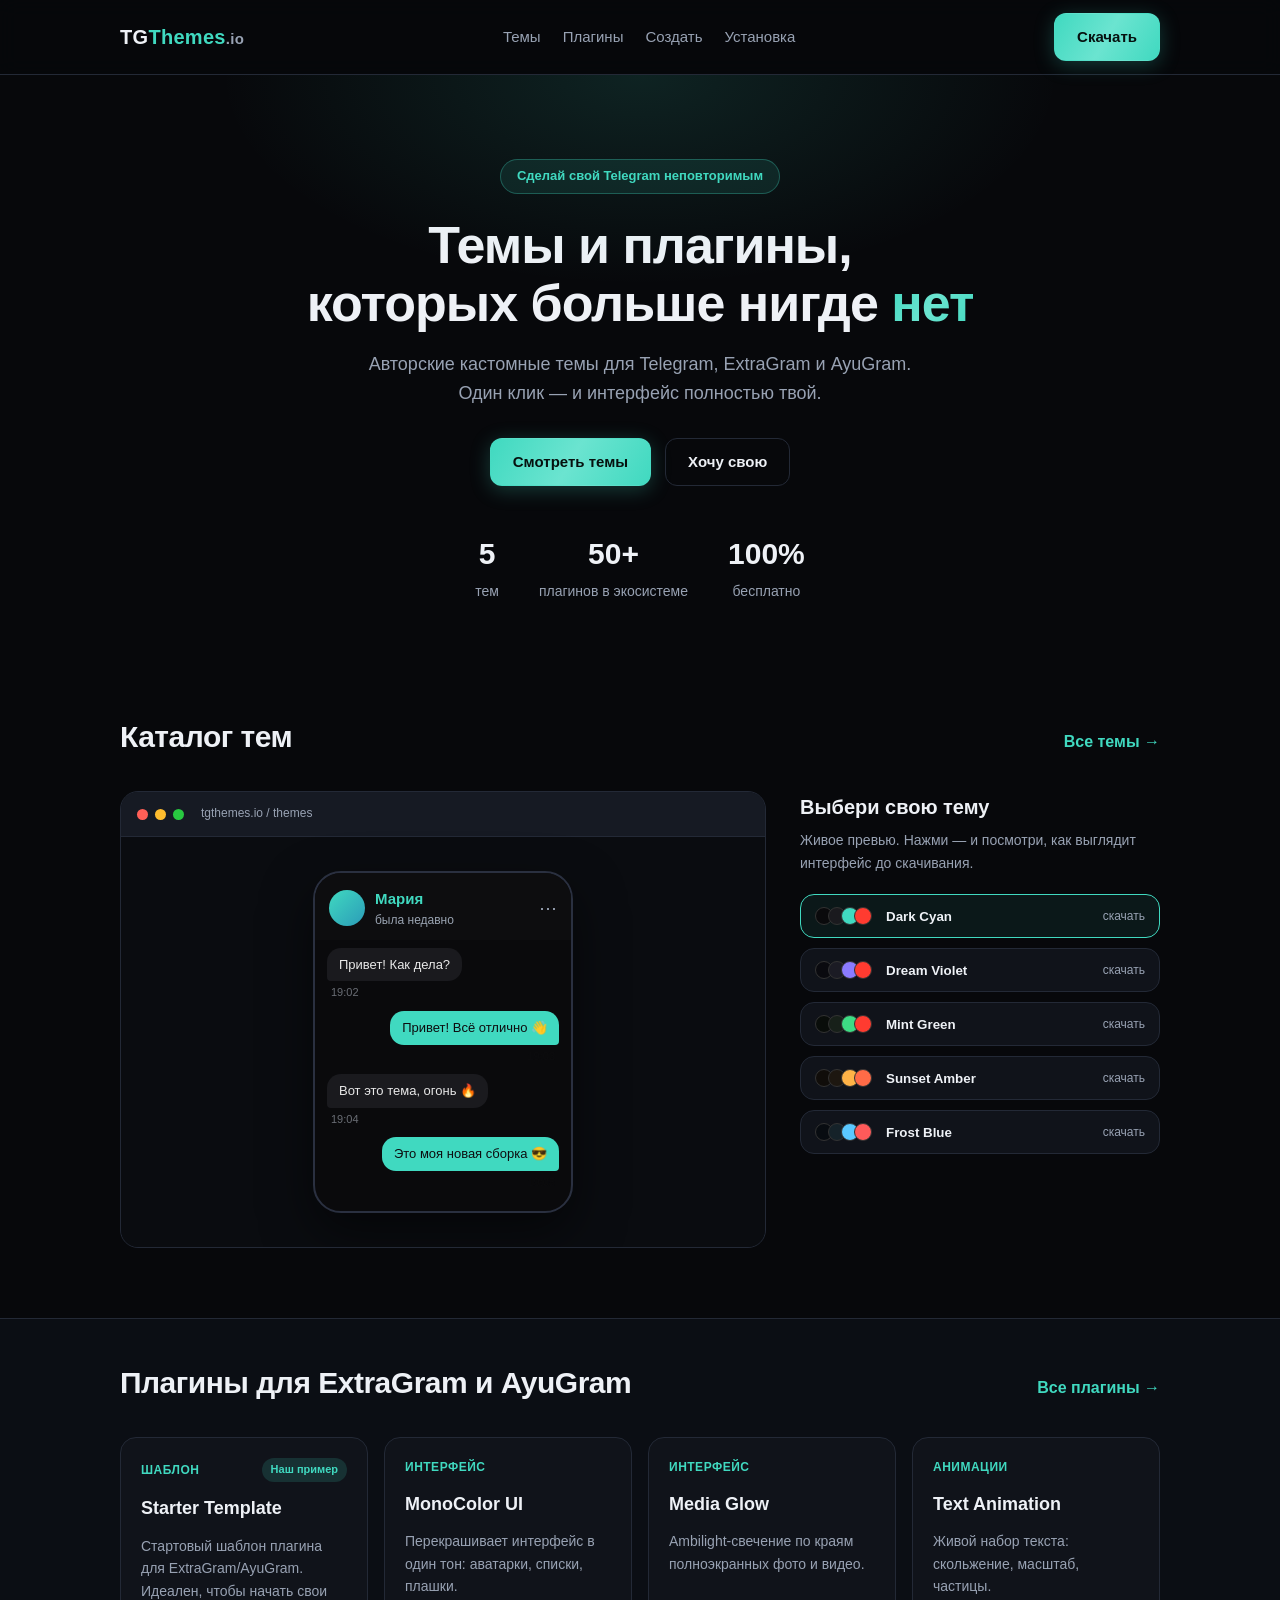
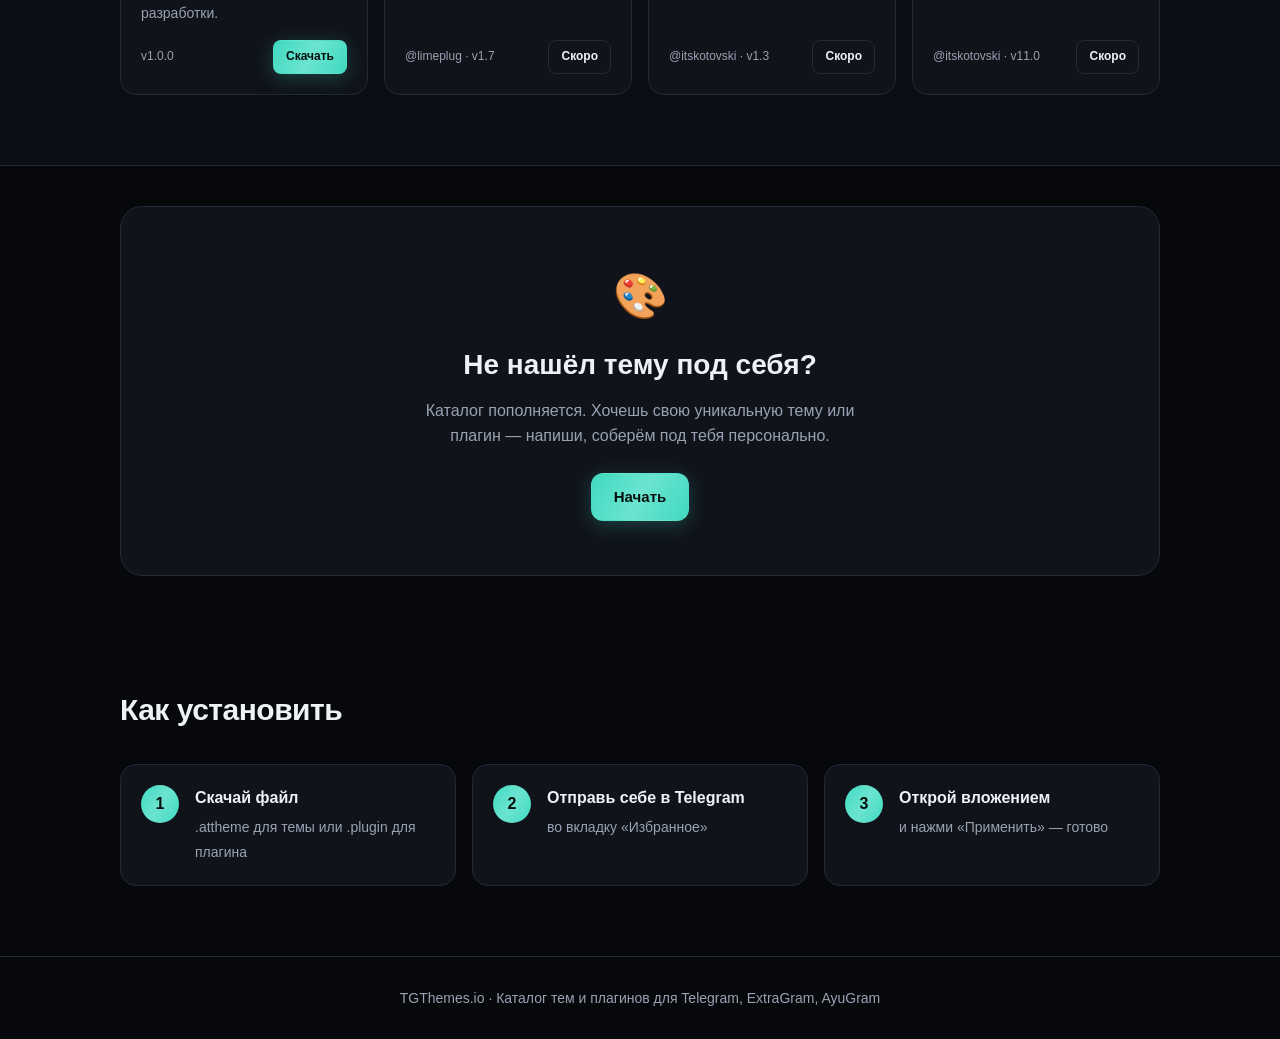
==== index.html @ e871de6b "Инициализация сайта TGThemes: каталог тем и плагинов" ====
<!DOCTYPE html>
<html lang="ru">
<head>
<meta charset="UTF-8">
<meta name="viewport" content="width=device-width, initial-scale=1.0">
<title>TGThemes — Темы и плагины для Telegram, ExtraGram, AyuGram</title>
<meta name="description" content="Каталог кастомных тем (.attheme) и плагинов (.plugin) для Telegram, ExtraGram и AyuGram. Скачай и сделай свой мессенджер уникальным.">
<link rel="stylesheet" href="css/style.css">
</head>
<body>

<!-- NAV -->
<header class="site">
  <div class="container">
    <div class="brand">TG<span>Themes</span><em>.io</em></div>
    <nav>
      <a href="#themes">Темы</a>
      <a href="#plugins">Плагины</a>
      <a href="#make">Создать</a>
      <a href="#howto">Установка</a>
    </nav>
    <a class="btn btn-primary btn-sm" href="#themes">Скачать</a>
  </div>
</header>

<!-- HERO -->
<section class="hero">
  <div class="container">
    <div class="hero-badge">Сделай свой Telegram неповторимым</div>
    <h1>Темы и плагины,<br>которых больше нигде <span class="accent-grad">нет</span></h1>
    <p>Авторские кастомные темы для Telegram, ExtraGram и AyuGram. Один клик — и интерфейс полностью твой.</p>
    <div class="hero-cta">
      <a class="btn btn-primary" href="#themes">Смотреть темы</a>
      <a class="btn btn-ghost" href="#make">Хочу свою</a>
    </div>
    <div class="hero-stats">
      <div><b>5</b><span>тем</span></div>
      <div><b>50+</b><span>плагинов в экосистеме</span></div>
      <div><b>100%</b><span>бесплатно</span></div>
    </div>
  </div>
</section>

<!-- THEMES -->
<section class="section" id="themes">
  <div class="container">
    <div class="section-head">
      <h2>Каталог тем</h2>
      <a class="link-arrow" href="themes.html">Все темы →</a>
    </div>

    <div class="theme-showcase">
      <div class="theme-browser">
        <div class="browser-top"><span></span><span></span><span></span><i>tgthemes.io / themes</i></div>
        <div class="browser-body">
          <div class="phone-frame" id="phone-frame">
            <div class="phone-header">
              <div class="ph-avatar"></div>
              <div>
                <div class="ph-name" id="ph-name">Мария</div>
                <div class="ph-status" id="ph-status">была недавно</div>
              </div>
              <div class="ph-icons">⋯</div>
            </div>
            <div class="phone-chat">
              <div class="pmsg in"><span id="ph-in1">Привет! Как дела?</span><em id="ph-in1-t">19:02</em></div>
              <div class="pmsg out"><span id="ph-out1">Привет! Всё отлично 👋</span><em id="ph-out1-t">19:03</em></div>
              <div class="pmsg in"><span id="ph-in2">Вот это тема, огонь 🔥</span><em id="ph-in2-t">19:04</em></div>
              <div class="pmsg out"><span id="ph-out2">Это моя новая сборка 😎</span><em id="ph-out2-t">19:05</em></div>
            </div>
          </div>
        </div>
      </div>
      <div class="theme-picker">
        <h3>Выбери свою тему</h3>
        <p>Живое превью. Нажми — и посмотри, как выглядит интерфейс до скачивания.</p>
        <div class="picker-list" id="picker-list"></div>
      </div>
    </div>
  </div>
</section>

<!-- PLUGINS -->
<section class="section alt" id="plugins">
  <div class="container">
    <div class="section-head">
      <h2>Плагины для ExtraGram и AyuGram</h2>
      <a class="link-arrow" href="plugins.html">Все плагины →</a>
    </div>
    <div class="grid" id="plugins-grid"></div>
  </div>
</section>

<!-- MAKE / CTA -->
<section class="section cta" id="make">
  <div class="container">
    <div class="cta-box">
      <div class="cta-icon">🎨</div>
      <h2>Не нашёл тему под себя?</h2>
      <p>Каталог пополняется. Хочешь свою уникальную тему или плагин — напиши, соберём под тебя персонально.</p>
      <a class="btn btn-primary" href="#howto">Начать</a>
    </div>
  </div>
</section>

<!-- HOWTO -->
<section class="section" id="howto">
  <div class="container">
    <div class="section-head"><h2>Как установить</h2></div>
    <div class="steps">
      <div class="step">
        <div class="step-num">1</div>
        <div class="step-body">
          <b>Скачай файл</b>
          <span>.attheme для темы или .plugin для плагина</span>
        </div>
      </div>
      <div class="step">
        <div class="step-num">2</div>
        <div class="step-body">
          <b>Отправь себе в Telegram</b>
          <span>во вкладку «Избранное»</span>
        </div>
      </div>
      <div class="step">
        <div class="step-num">3</div>
        <div class="step-body">
          <b>Открой вложением</b>
          <span>и нажми «Применить» — готово</span>
        </div>
      </div>
    </div>
  </div>
</section>

<footer class="foot"><div class="container">TGThemes.io · Каталог тем и плагинов для Telegram, ExtraGram, AyuGram</div></footer>

<script>
// ---------- THEMES ----------
const THEMES = [
  { id:"cyan", name:"Dark Cyan", file:"themes/dark-cyan.attheme", img:"images/theme-preview-cyan.jpg",
    colors:["#0a0a0c","#1a1a1e","#40d9c0","#ff3b30"],
    p:{ bg:"#0a0a0c", header:"#0d0d0f", in:"#1a1a1e", out:"#40d9c0", text:"#e8e8e8", outText:"#0d0d0f", name:"#40d9c0", status:"#9aa4b2" } },
  { id:"violet", name:"Dream Violet", file:"themes/dream-violet.attheme", img:"images/theme-preview-violet.jpg",
    colors:["#0a0a0f","#1b1b24","#8b7bff","#ff3b30"],
    p:{ bg:"#0a0a0f", header:"#0d0d12", in:"#1b1b24", out:"#8b7bff", text:"#eceaf3", outText:"#0d0d12", name:"#8b7bff", status:"#a9a2c4" } },
  { id:"mint", name:"Mint Green", file:"themes/mint-green.attheme", img:"images/theme-preview-cyan.jpg",
    colors:["#090d0a","#172019","#3ddc84","#ff3b30"],
    p:{ bg:"#090d0a", header:"#0c100d", in:"#172019", out:"#3ddc84", text:"#e6f2e9", outText:"#071007", name:"#3ddc84", status:"#9fb8a6" } },
  { id:"amber", name:"Sunset Amber", file:"themes/sunset-amber.attheme", img:"images/theme-preview-amber.jpg",
    colors:["#100d0a","#1d1710","#ffb347","#ff6b47"],
    p:{ bg:"#0c0a07", header:"#100d0a", in:"#1d1710", out:"#ffb347", text:"#f3e9dc", outText:"#120c04", name:"#ffb347", status:"#b8a48c" } },
  { id:"frost", name:"Frost Blue", file:"themes/frost-blue.attheme", img:"images/theme-preview-frost.jpg",
    colors:["#080c11","#152229","#5ac8ff","#ff5a5a"],
    p:{ bg:"#080c11", header:"#0b0f14", in:"#152229", out:"#5ac8ff", text:"#dfe9f3", outText:"#07121c", name:"#5ac8ff", status:"#759db5" } }
];

// ---------- PLUGINS ----------
const PLUGINS = [
  { name:"Starter Template", cat:"Шаблон", ver:"1.0.0", file:"plugins/starter-template.plugin",
    desc:"Стартовый шаблон плагина для ExtraGram/AyuGram. Идеален, чтобы начать свои разработки.",
    tag:"Наш пример" },
  { name:"MonoColor UI", cat:"Интерфейс", ver:"1.7",
    desc:"Перекрашивает интерфейс в один тон: аватарки, списки, плашки.",
    author:"@limeplug" },
  { name:"Media Glow", cat:"Интерфейс", ver:"1.3",
    desc:"Ambilight-свечение по краям полноэкранных фото и видео.",
    author:"@itskotovski" },
  { name:"Text Animation", cat:"Анимации", ver:"11.0",
    desc:"Живой набор текста: скольжение, масштаб, частицы.",
    author:"@itskotovski" }
];

// ---------- RENDER THEME PICKER ----------
const picker = document.getElementById('picker-list');
picker.innerHTML = THEMES.map(t =>
  '<button class="pick" data-id="'+t.id+'">' +
    '<div class="pick-swatches">'+t.colors.map(c=>'<i style="background:'+c+'"></i>').join('')+'</div>' +
    '<div class="pick-name">'+t.name+'</div>' +
    '<div class="pick-size">'+(t.file?'скачать':'')+'</div>' +
  '</button>').join('');

// ---------- LIVE PHONE PREVIEW ----------
function applyTheme(t) {
  const f = document.getElementById('phone-frame');
  f.style.background = t.p.bg;
  f.querySelector('.phone-header').style.background = t.p.header;
  f.querySelector('.ph-name').style.color = t.p.name;
  document.getElementById('ph-status').style.color = t.p.status;
  const msgs = f.querySelectorAll('.pmsg');
  msgs.forEach(m => {
    const isOut = m.classList.contains('out');
    m.querySelector('span').style.background = isOut ? t.p.out : t.p.in;
    m.querySelector('span').style.color = isOut ? t.p.outText : t.p.text;
    m.querySelector('em').style.color = isOut ? t.p.outText : '#8a8f98';
  });
  document.querySelectorAll('.pick').forEach(b => b.classList.toggle('active', b.dataset.id === t.id));
}
picker.addEventListener('click', e => {
  const btn = e.target.closest('.pick');
  if (!btn) return;
  const t = THEMES.find(x => x.id === btn.dataset.id);
  if (t) applyTheme(t);
});
applyTheme(THEMES[0]);

// ---------- RENDER PLUGINS ----------
document.getElementById('plugins-grid').innerHTML = PLUGINS.map(p =>
  '<div class="card">'+
    '<div class="card-top"><span class="card-cat">'+p.cat+'</span>'+(p.tag?'<span class="card-tag">'+p.tag+'</span>':'')+'</div>'+
    '<div class="card-title">'+p.name+'</div>'+
    '<div class="card-desc">'+p.desc+'</div>'+
    '<div class="card-foot">'+
      (p.author?'<span class="card-meta">'+p.author+' · v'+p.ver+'</span>':'<span class="card-meta">v'+p.ver+'</span>')+
      (p.file?'<a class="btn btn-primary btn-xs" href="'+p.file+'" download>Скачать</a>':'<a class="btn btn-ghost btn-xs" href="plugins.html">Скоро</a>')+
    '</div>'+
  '</div>').join('');
</script>
</body>
</html>
---- css/style.css ----
:root {
  --bg: #07080b;
  --panel: #10131a;
  --panel-2: #161a23;
  --border: #232936;
  --text: #eef1f6;
  --muted: #98a2b3;
  --accent: #40d9c0;
  --accent-2: #6be4d0;
  --grad: linear-gradient(120deg, #40d9c0 0%, #6be4d0 50%, #40d9c0 100%);
}
* { box-sizing: border-box; margin: 0; padding: 0; }
html { scroll-behavior: smooth; }
body { font-family: "Inter", -apple-system, "Segoe UI", Roboto, sans-serif; background: var(--bg); color: var(--text); line-height: 1.6; -webkit-font-smoothing: antialiased; }
a { color: var(--accent); text-decoration: none; }
a:hover { color: var(--accent-2); }
img { max-width: 100%; display: block; }
.container { max-width: 1080px; margin: 0 auto; padding: 0 20px; }

/* NAV */
header.site { position: sticky; top: 0; z-index: 100; backdrop-filter: blur(10px); background: rgba(7,8,11,0.85); border-bottom: 1px solid var(--border); }
header.site .container { display: flex; align-items: center; justify-content: space-between; padding: 13px 20px; }
.brand { font-size: 20px; font-weight: 800; letter-spacing: .3px; }
.brand span { color: var(--accent); }
.brand em { font-style: normal; color: var(--muted); font-size: 15px; }
nav { display: flex; gap: 22px; }
nav a { color: var(--muted); font-weight: 500; font-size: 15px; }
nav a:hover { color: var(--text); }
.btn-sm { padding: 7px 14px; font-size: 13px; }

/* BUTTONS */
.btn { display: inline-flex; align-items: center; justify-content: center; gap: 8px; padding: 11px 22px; border-radius: 12px; font-weight: 600; font-size: 15px; cursor: pointer; transition: transform .15s, opacity .15s, background .15s; border: 1px solid transparent; }
.btn-primary { background: var(--grad); color: #06110f; box-shadow: 0 4px 20px rgba(64,217,192,0.25); }
.btn-primary:hover { transform: translateY(-1px); color: #06110f; }
.btn-ghost { background: transparent; color: var(--text); border: 1px solid var(--border); }
.btn-ghost:hover { border-color: var(--accent); color: var(--text); }
.btn-xs { padding: 6px 12px; font-size: 12px; border-radius: 8px; }

/* HERO */
.hero { padding: 84px 0 70px; text-align: center; position: relative; overflow: hidden; }
.hero::before { content: ""; position: absolute; inset: 0; background: radial-gradient(600px 300px at 50% 0%, rgba(64,217,192,0.13), transparent 70%); pointer-events: none; }
.hero-badge { display: inline-block; padding: 6px 16px; border-radius: 100px; background: rgba(64,217,192,0.1); border: 1px solid rgba(64,217,192,0.3); color: var(--accent); font-size: 13px; font-weight: 600; margin-bottom: 22px; }
.hero h1 { font-size: 52px; font-weight: 800; line-height: 1.12; letter-spacing: -1px; margin-bottom: 18px; }
.accent-grad { background: var(--grad); -webkit-background-clip: text; background-clip: text; color: transparent; }
.hero p { color: var(--muted); font-size: 18px; max-width: 560px; margin: 0 auto 30px; }
.hero-cta { display: flex; gap: 14px; justify-content: center; flex-wrap: wrap; }
.hero-stats { display: flex; gap: 40px; justify-content: center; margin-top: 44px; flex-wrap: wrap; }
.hero-stats div { text-align: center; }
.hero-stats b { display: block; font-size: 30px; font-weight: 800; color: var(--text); }
.hero-stats span { color: var(--muted); font-size: 14px; }

/* SECTIONS */
.section { padding: 40px 0 70px; }
.section.alt { background: #0b0e14; border-top: 1px solid var(--border); border-bottom: 1px solid var(--border); }
.section-head { display: flex; align-items: baseline; justify-content: space-between; margin-bottom: 30px; gap: 16px; }
.section-head h2 { font-size: 30px; font-weight: 800; letter-spacing: -0.5px; }
.link-arrow { color: var(--accent); font-weight: 600; white-space: nowrap; }

/* THEME SHOWCASE */
.theme-showcase { display: grid; grid-template-columns: minmax(0,1fr) minmax(280px,360px); gap: 34px; align-items: start; }
.theme-browser { background: var(--panel); border: 1px solid var(--border); border-radius: 18px; overflow: hidden; }
.browser-top { display: flex; align-items: center; gap: 7px; padding: 12px 16px; background: var(--panel-2); border-bottom: 1px solid var(--border); }
.browser-top span { width: 11px; height: 11px; border-radius: 50%; background: #333a48; }
.browser-top span:nth-child(1){background:#ff5f57}.browser-top span:nth-child(2){background:#febc2e}.browser-top span:nth-child(3){background:#28c840}
.browser-top i { margin-left: 10px; color: var(--muted); font-style: normal; font-size: 12px; }
.browser-body { background: #0a0c10; display: flex; justify-content: center; padding: 34px 20px; }
.phone-frame { width: 260px; border-radius: 28px; overflow: hidden; border: 2px solid #2a3040; box-shadow: 0 20px 50px rgba(0,0,0,0.5); transition: background .4s; background: #0a0a0c; }
.phone-header { display: flex; align-items: center; gap: 10px; padding: 14px 14px 10px; background: #0d0d0f; transition: background .4s; }
.ph-avatar { width: 36px; height: 36px; border-radius: 50%; background: linear-gradient(135deg,var(--accent),#2b9cb8); flex-shrink: 0; }
.ph-name { font-weight: 700; font-size: 15px; transition: color .4s; }
.ph-status { font-size: 12px; transition: color .4s; }
.ph-icons { margin-left: auto; color: var(--muted); font-size: 18px; }
.phone-chat { padding: 8px 12px 20px; display: flex; flex-direction: column; gap: 9px; }
.pmsg { display: flex; flex-direction: column; max-width: 82%; }
.pmsg.in { align-self: flex-start; align-items: flex-start; }
.pmsg.out { align-self: flex-end; align-items: flex-end; }
.pmsg span { padding: 8px 12px; font-size: 13px; line-height: 1.35; transition: background .4s, color .4s; }
.pmsg.in span { background: #1a1a1e; color: #e8e8e8; border-radius: 14px 14px 14px 4px; }
.pmsg.out span { background: #40d9c0; color: #0d0d0f; border-radius: 14px 14px 4px 14px; }
.pmsg em { font-style: normal; font-size: 11px; opacity: 0.75; margin-top: 3px; padding: 0 4px; }

.theme-picker h3 { font-size: 20px; font-weight: 700; margin-bottom: 6px; }
.theme-picker > p { color: var(--muted); font-size: 14px; margin-bottom: 20px; }
.picker-list { display: flex; flex-direction: column; gap: 10px; }
.pick { display: flex; align-items: center; gap: 14px; padding: 12px 14px; background: var(--panel); border: 1px solid var(--border); border-radius: 14px; cursor: pointer; text-align: left; transition: border-color .2s, background .2s; color: var(--text); }
.pick:hover { border-color: var(--accent); }
.pick.active { border-color: var(--accent); background: rgba(64,217,192,0.08); }
.pick-swatches { display: flex; }
.pick-swatches i { width: 18px; height: 18px; border-radius: 50%; border: 1px solid #333; margin-left: -5px; }
.pick-swatches i:first-child { margin-left: 0; }
.pick-name { font-weight: 600; flex: 1; }
.pick-size { font-size: 12px; color: var(--muted); }

/* GRID / CARDS */
.grid { display: grid; grid-template-columns: repeat(auto-fill, minmax(230px, 1fr)); gap: 16px; }
.card { background: var(--panel); border: 1px solid var(--border); border-radius: 16px; padding: 20px; display: flex; flex-direction: column; gap: 12px; transition: transform .18s, border-color .18s; }
.card:hover { transform: translateY(-4px); border-color: var(--accent); }
.card-top { display: flex; align-items: center; justify-content: space-between; }
.card-cat { font-size: 12px; color: var(--accent); font-weight: 700; text-transform: uppercase; letter-spacing: .5px; }
.card-tag { font-size: 11px; background: rgba(64,217,192,0.15); color: var(--accent); padding: 3px 9px; border-radius: 100px; font-weight: 600; }
.card-title { font-size: 18px; font-weight: 700; }
.card-desc { color: var(--muted); font-size: 14px; flex: 1; }
.card-foot { display: flex; align-items: center; justify-content: space-between; gap: 10px; margin-top: 4px; }
.card-meta { font-size: 12px; color: var(--muted); }

/* CTA */
.cta-box { text-align: center; background: var(--panel); border: 1px solid var(--border); border-radius: 22px; padding: 54px 30px; }
.cta-icon { font-size: 44px; margin-bottom: 12px; }
.cta-box h2 { font-size: 28px; font-weight: 800; margin-bottom: 10px; }
.cta-box p { color: var(--muted); max-width: 480px; margin: 0 auto 24px; }

/* STEPS */
.steps { display: grid; grid-template-columns: repeat(auto-fit,minmax(240px,1fr)); gap: 16px; }
.step { display: flex; gap: 16px; background: var(--panel); border: 1px solid var(--border); padding: 20px; border-radius: 16px; }
.step-num { width: 38px; height: 38px; border-radius: 50%; background: var(--grad); color: #06110f; font-weight: 800; display: flex; align-items: center; justify-content: center; flex-shrink: 0; }
.step-body b { display: block; font-size: 16px; margin-bottom: 3px; }
.step-body span { color: var(--muted); font-size: 14px; }

footer.foot { border-top: 1px solid var(--border); padding: 30px 0; text-align: center; color: var(--muted); font-size: 14px; }

@media (max-width: 820px) {
  .theme-showcase { grid-template-columns: 1fr; }
  .hero h1 { font-size: 36px; }
  .hero-stats { gap: 24px; }
  .section-head h2 { font-size: 24px; }
}
@media (max-width: 560px) {
  nav { display: none; }
  .hero { padding-top: 60px; }
  .hero h1 { font-size: 30px; }
  .hero p { font-size: 16px; }
  .section-head { flex-direction: column; gap: 6px; }
}
@media (prefers-reduced-motion: reduce) {
  * { animation: none !important; transition: none !important; }
}
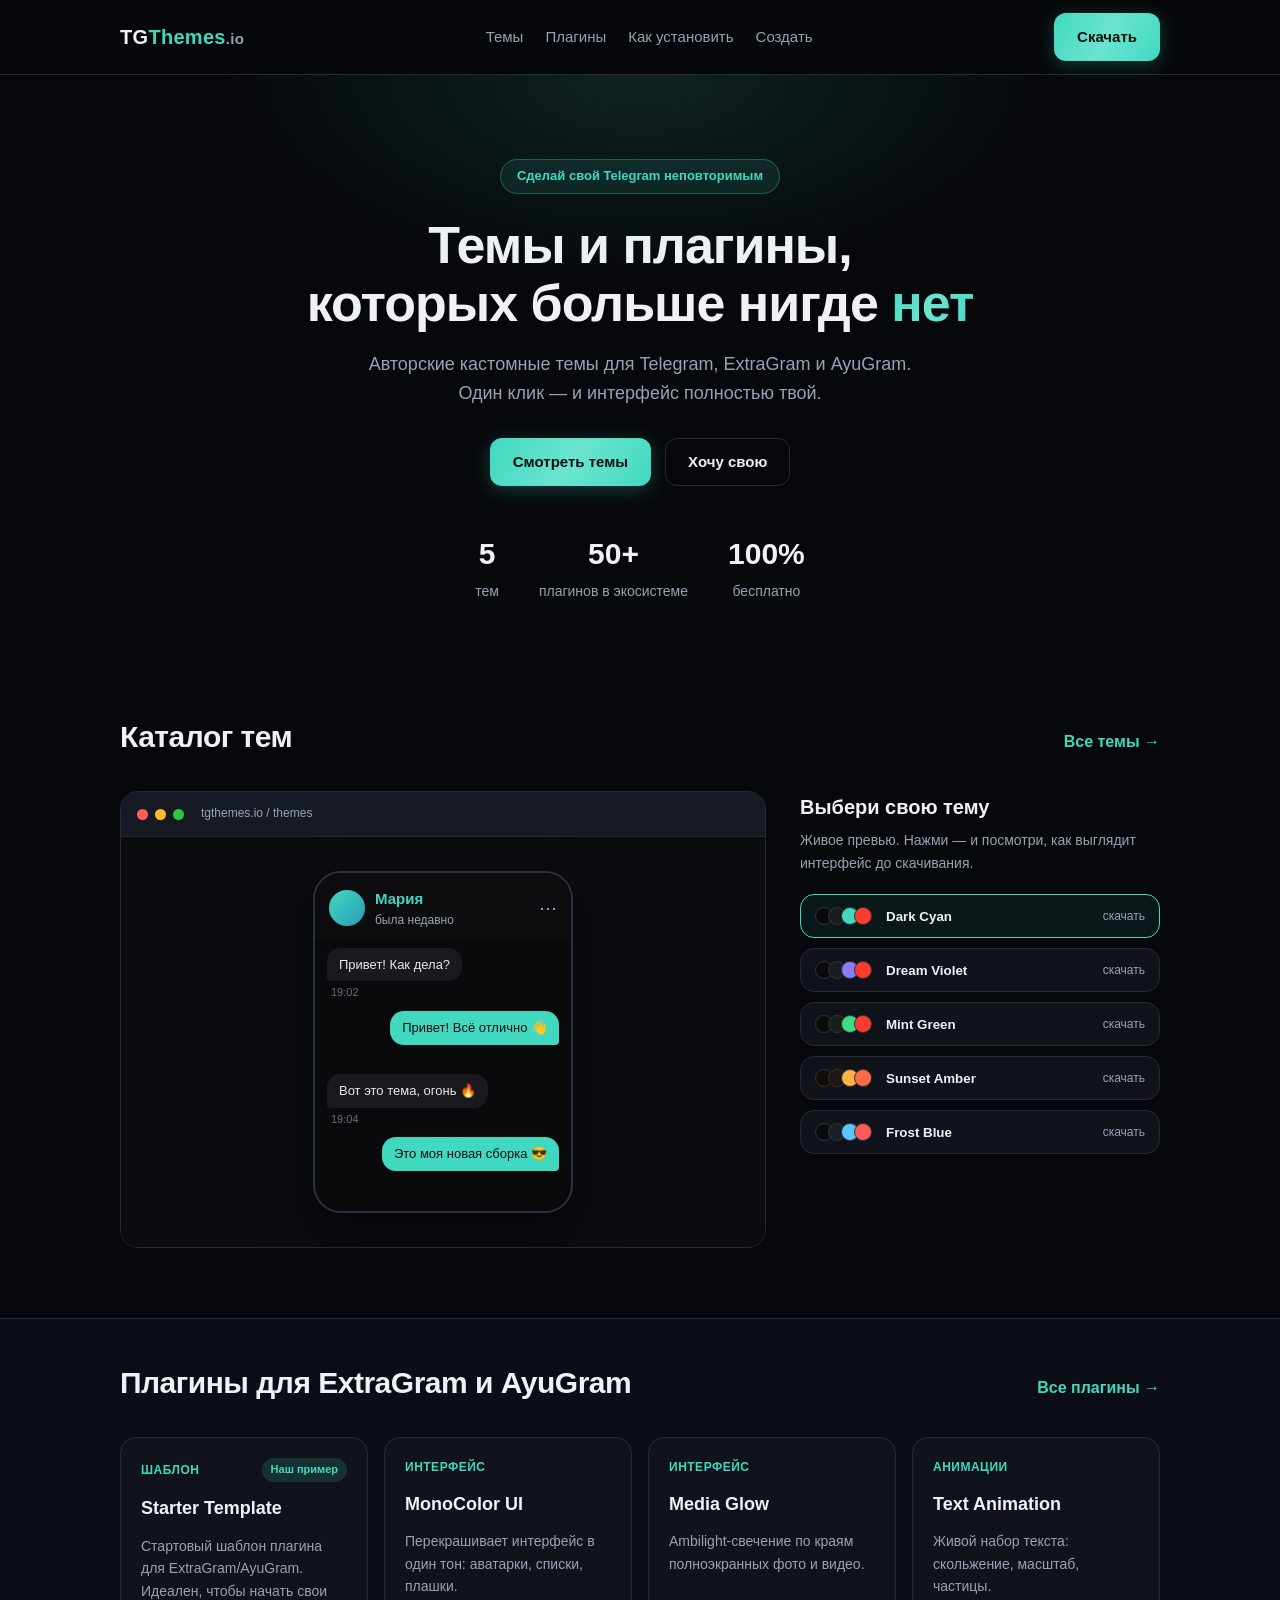
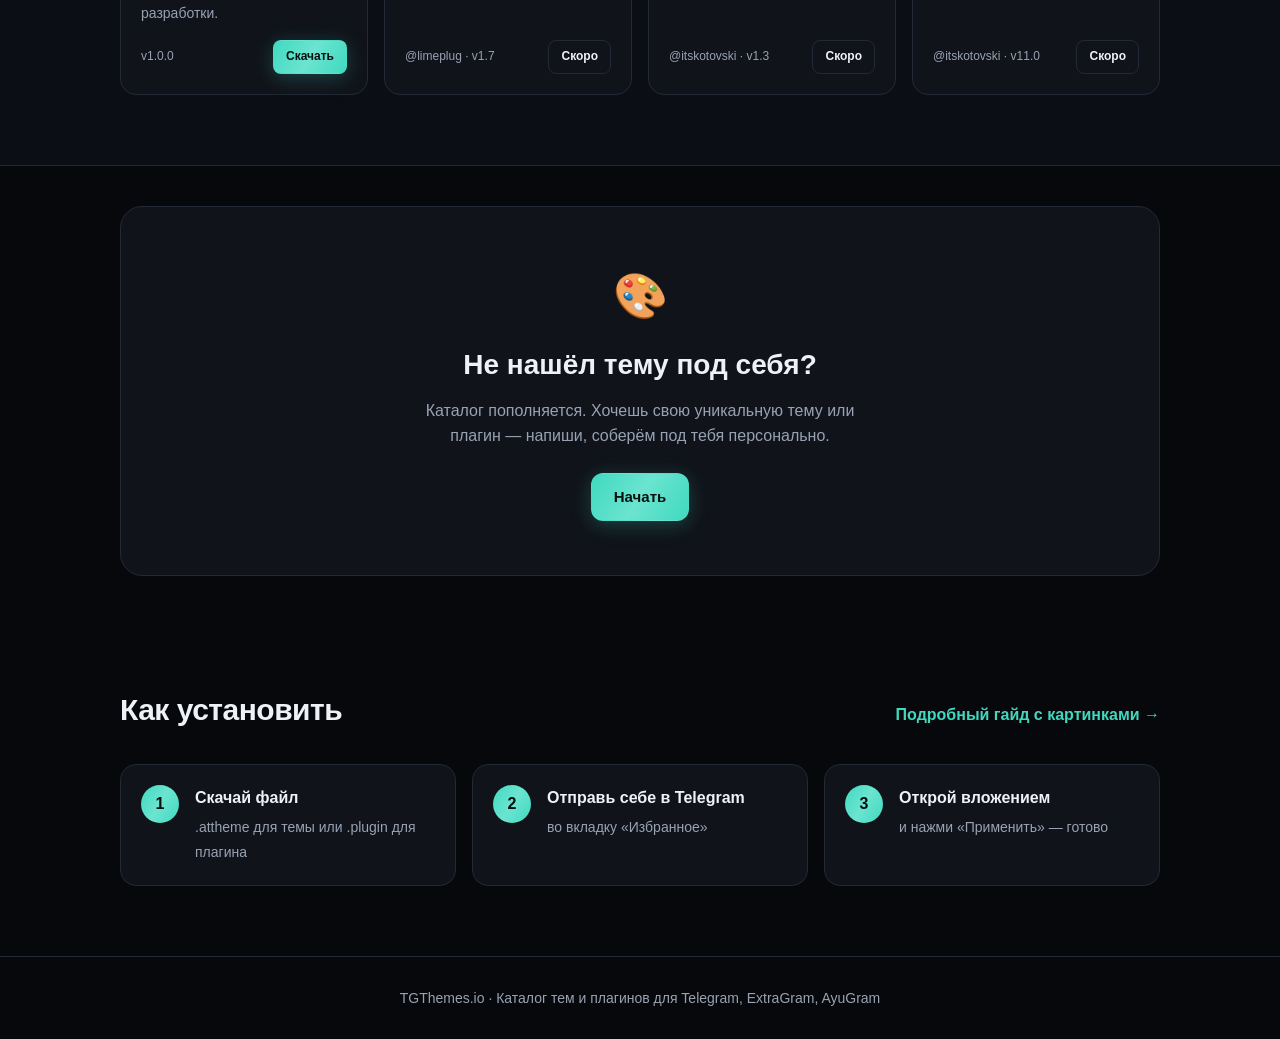
==== commit ed30d21f: "Добавлена страница «Как установить» с пошаговыми иллюстрациями, tg:// логика, обновлена навигация" ====
--- a/index.html
+++ b/index.html
@@ -16,8 +16,8 @@
     <nav>
       <a href="#themes">Темы</a>
       <a href="#plugins">Плагины</a>
+      <a href="install.html">Как установить</a>
       <a href="#make">Создать</a>
-      <a href="#howto">Установка</a>
     </nav>
     <a class="btn btn-primary btn-sm" href="#themes">Скачать</a>
   </div>
@@ -106,7 +106,10 @@
 <!-- HOWTO -->
 <section class="section" id="howto">
   <div class="container">
-    <div class="section-head"><h2>Как установить</h2></div>
+    <div class="section-head">
+      <h2>Как установить</h2>
+      <a class="link-arrow" href="install.html">Подробный гайд с картинками →</a>
+    </div>
     <div class="steps">
       <div class="step">
         <div class="step-num">1</div>
--- a/css/style.css
+++ b/css/style.css
@@ -118,6 +118,31 @@
 
 footer.foot { border-top: 1px solid var(--border); padding: 30px 0; text-align: center; color: var(--muted); font-size: 14px; }
 
+/* INSTALL PAGE */
+.tab-section { padding-top: 10px; }
+.tab-bar { display: flex; gap: 10px; margin-bottom: 28px; }
+.tab { padding: 11px 22px; border-radius: 12px; background: var(--panel); border: 1px solid var(--border); color: var(--muted); font-weight: 600; font-size: 15px; cursor: pointer; transition: all .2s; }
+.tab.active { background: var(--accent); color: #06110f; border-color: var(--accent); }
+.tab-panel { display: none; }
+.tab-panel.active { display: block; }
+.steps-col { display: flex; flex-direction: column; gap: 18px; max-width: 760px; margin: 0 auto; }
+.step-card { display: flex; gap: 22px; background: var(--panel); border: 1px solid var(--border); border-radius: 18px; padding: 20px; align-items: center; }
+.step-img { width: 150px; height: 150px; flex-shrink: 0; border-radius: 14px; overflow: hidden; background: #0a0c10; }
+.step-img img { width: 100%; height: 100%; object-fit: cover; }
+.step-body { flex: 1; }
+.step-tag { font-size: 12px; font-weight: 700; text-transform: uppercase; letter-spacing: .6px; color: var(--accent); margin-bottom: 6px; }
+.step-body h3 { font-size: 19px; font-weight: 700; margin-bottom: 8px; }
+.step-body p { color: var(--muted); font-size: 15px; }
+.step-body code { background: var(--panel-2); border: 1px solid var(--border); border-radius: 6px; padding: 1px 6px; font-size: 13px; color: var(--accent-2); }
+.notice { max-width: 760px; margin: 26px auto 0; background: rgba(64,217,192,0.07); border: 1px solid rgba(64,217,192,0.25); border-radius: 14px; padding: 16px 18px; color: var(--muted); font-size: 14px; }
+.notice b { display: block; color: var(--text); margin-bottom: 4px; }
+
+@media (max-width: 560px) {
+  .step-card { flex-direction: column; align-items: flex-start; }
+  .step-img { width: 100%; height: auto; aspect-ratio: 4/3; }
+  .tab-bar { flex-direction: column; }
+}
+
 @media (max-width: 820px) {
   .theme-showcase { grid-template-columns: 1fr; }
   .hero h1 { font-size: 36px; }
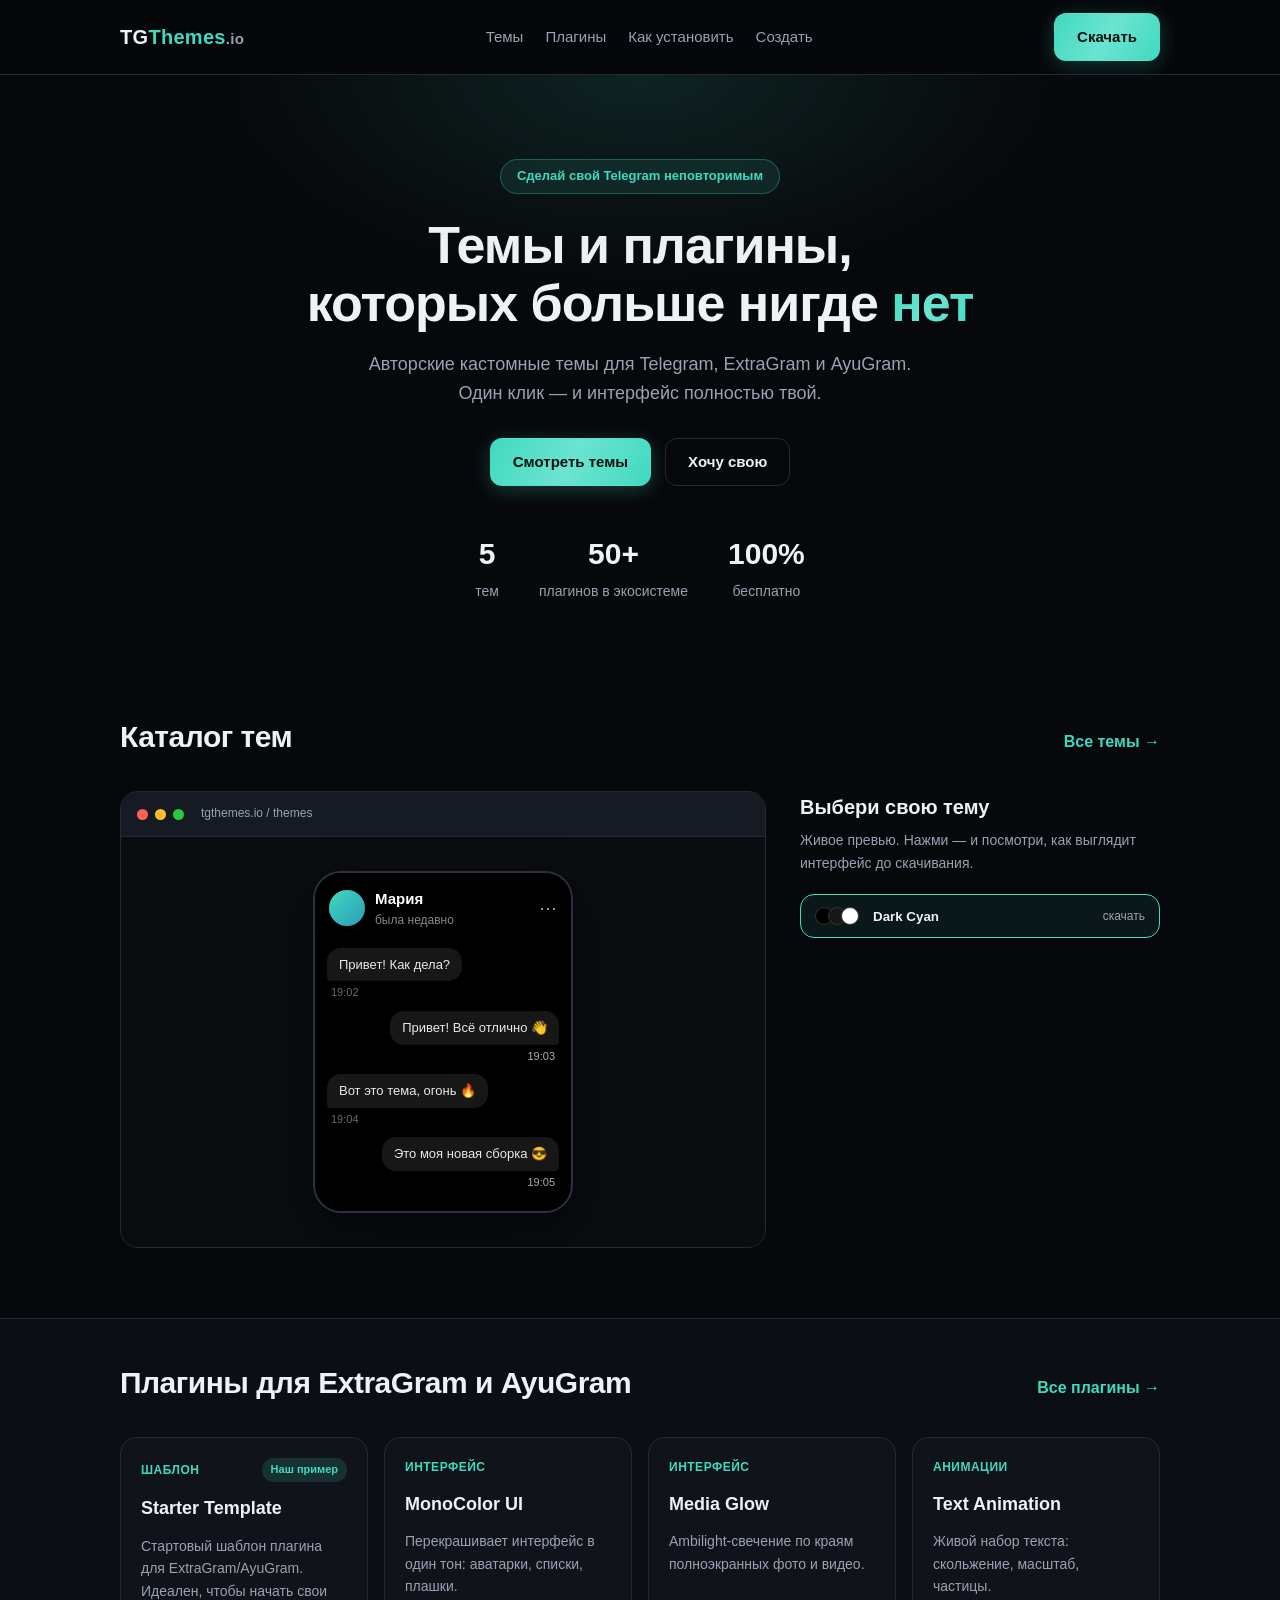
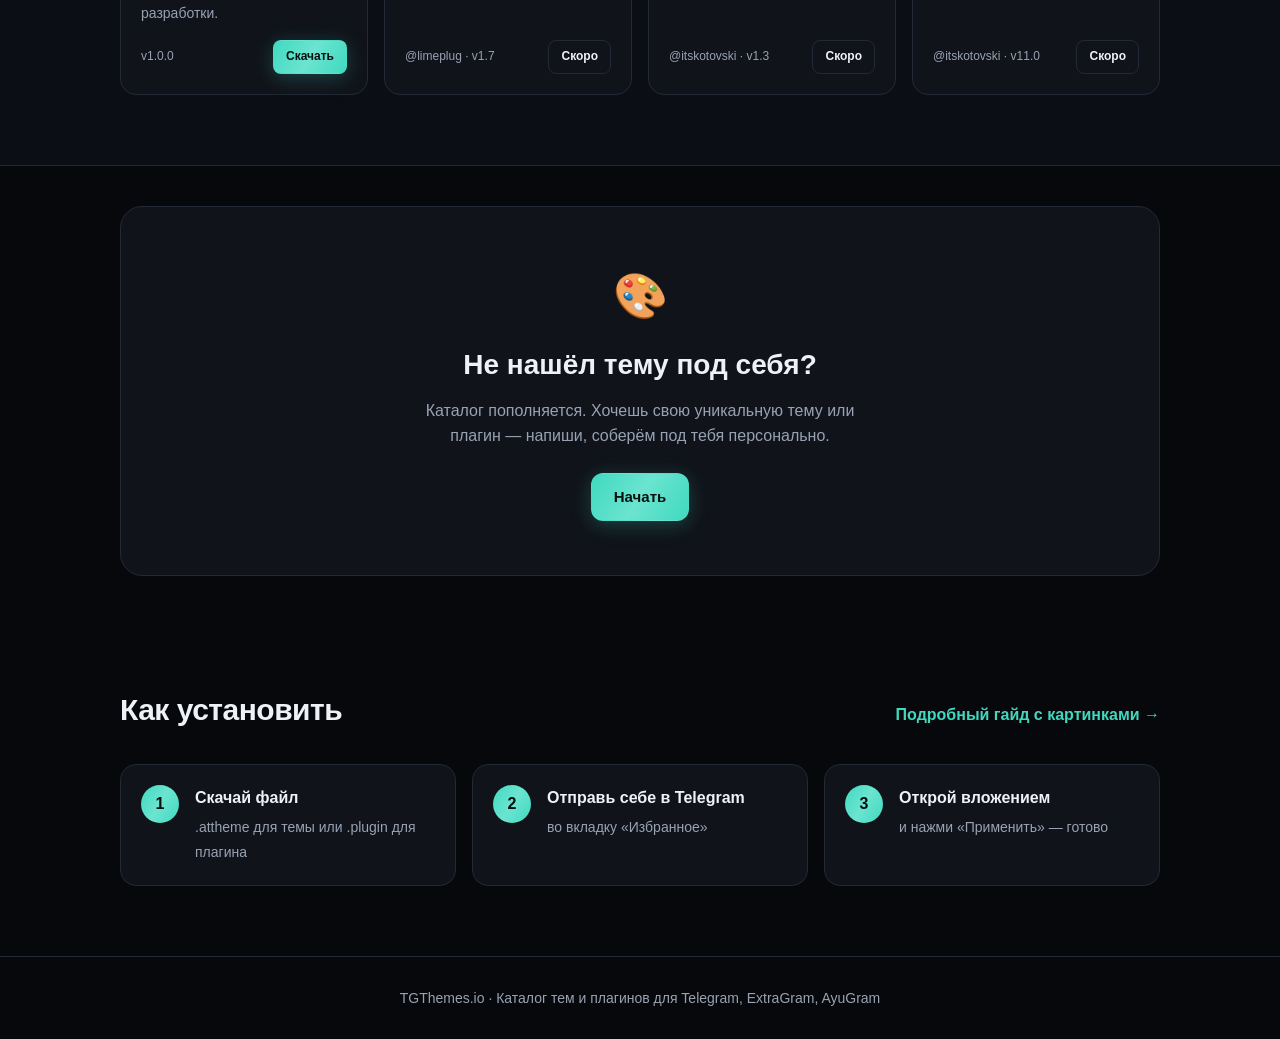
==== commit 0e4de495: "Убраны заготовленные темы, оставлена только первая (Dark Cyan)" ====
--- a/index.html
+++ b/index.html
@@ -142,20 +142,8 @@
 // ---------- THEMES ----------
 const THEMES = [
   { id:"cyan", name:"Dark Cyan", file:"themes/dark-cyan.attheme", img:"images/theme-preview-cyan.jpg",
-    colors:["#0a0a0c","#1a1a1e","#40d9c0","#ff3b30"],
-    p:{ bg:"#0a0a0c", header:"#0d0d0f", in:"#1a1a1e", out:"#40d9c0", text:"#e8e8e8", outText:"#0d0d0f", name:"#40d9c0", status:"#9aa4b2" } },
-  { id:"violet", name:"Dream Violet", file:"themes/dream-violet.attheme", img:"images/theme-preview-violet.jpg",
-    colors:["#0a0a0f","#1b1b24","#8b7bff","#ff3b30"],
-    p:{ bg:"#0a0a0f", header:"#0d0d12", in:"#1b1b24", out:"#8b7bff", text:"#eceaf3", outText:"#0d0d12", name:"#8b7bff", status:"#a9a2c4" } },
-  { id:"mint", name:"Mint Green", file:"themes/mint-green.attheme", img:"images/theme-preview-cyan.jpg",
-    colors:["#090d0a","#172019","#3ddc84","#ff3b30"],
-    p:{ bg:"#090d0a", header:"#0c100d", in:"#172019", out:"#3ddc84", text:"#e6f2e9", outText:"#071007", name:"#3ddc84", status:"#9fb8a6" } },
-  { id:"amber", name:"Sunset Amber", file:"themes/sunset-amber.attheme", img:"images/theme-preview-amber.jpg",
-    colors:["#100d0a","#1d1710","#ffb347","#ff6b47"],
-    p:{ bg:"#0c0a07", header:"#100d0a", in:"#1d1710", out:"#ffb347", text:"#f3e9dc", outText:"#120c04", name:"#ffb347", status:"#b8a48c" } },
-  { id:"frost", name:"Frost Blue", file:"themes/frost-blue.attheme", img:"images/theme-preview-frost.jpg",
-    colors:["#080c11","#152229","#5ac8ff","#ff5a5a"],
-    p:{ bg:"#080c11", header:"#0b0f14", in:"#152229", out:"#5ac8ff", text:"#dfe9f3", outText:"#07121c", name:"#5ac8ff", status:"#759db5" } }
+    colors:["#000000","#171717","#ffffff"],
+    p:{ bg:"#000000", header:"#000000", in:"#171717", out:"#171717", text:"#e8e8e8", outText:"#e8e8e8", name:"#ffffff", status:"#888888" } }
 ];
 
 // ---------- PLUGINS ----------
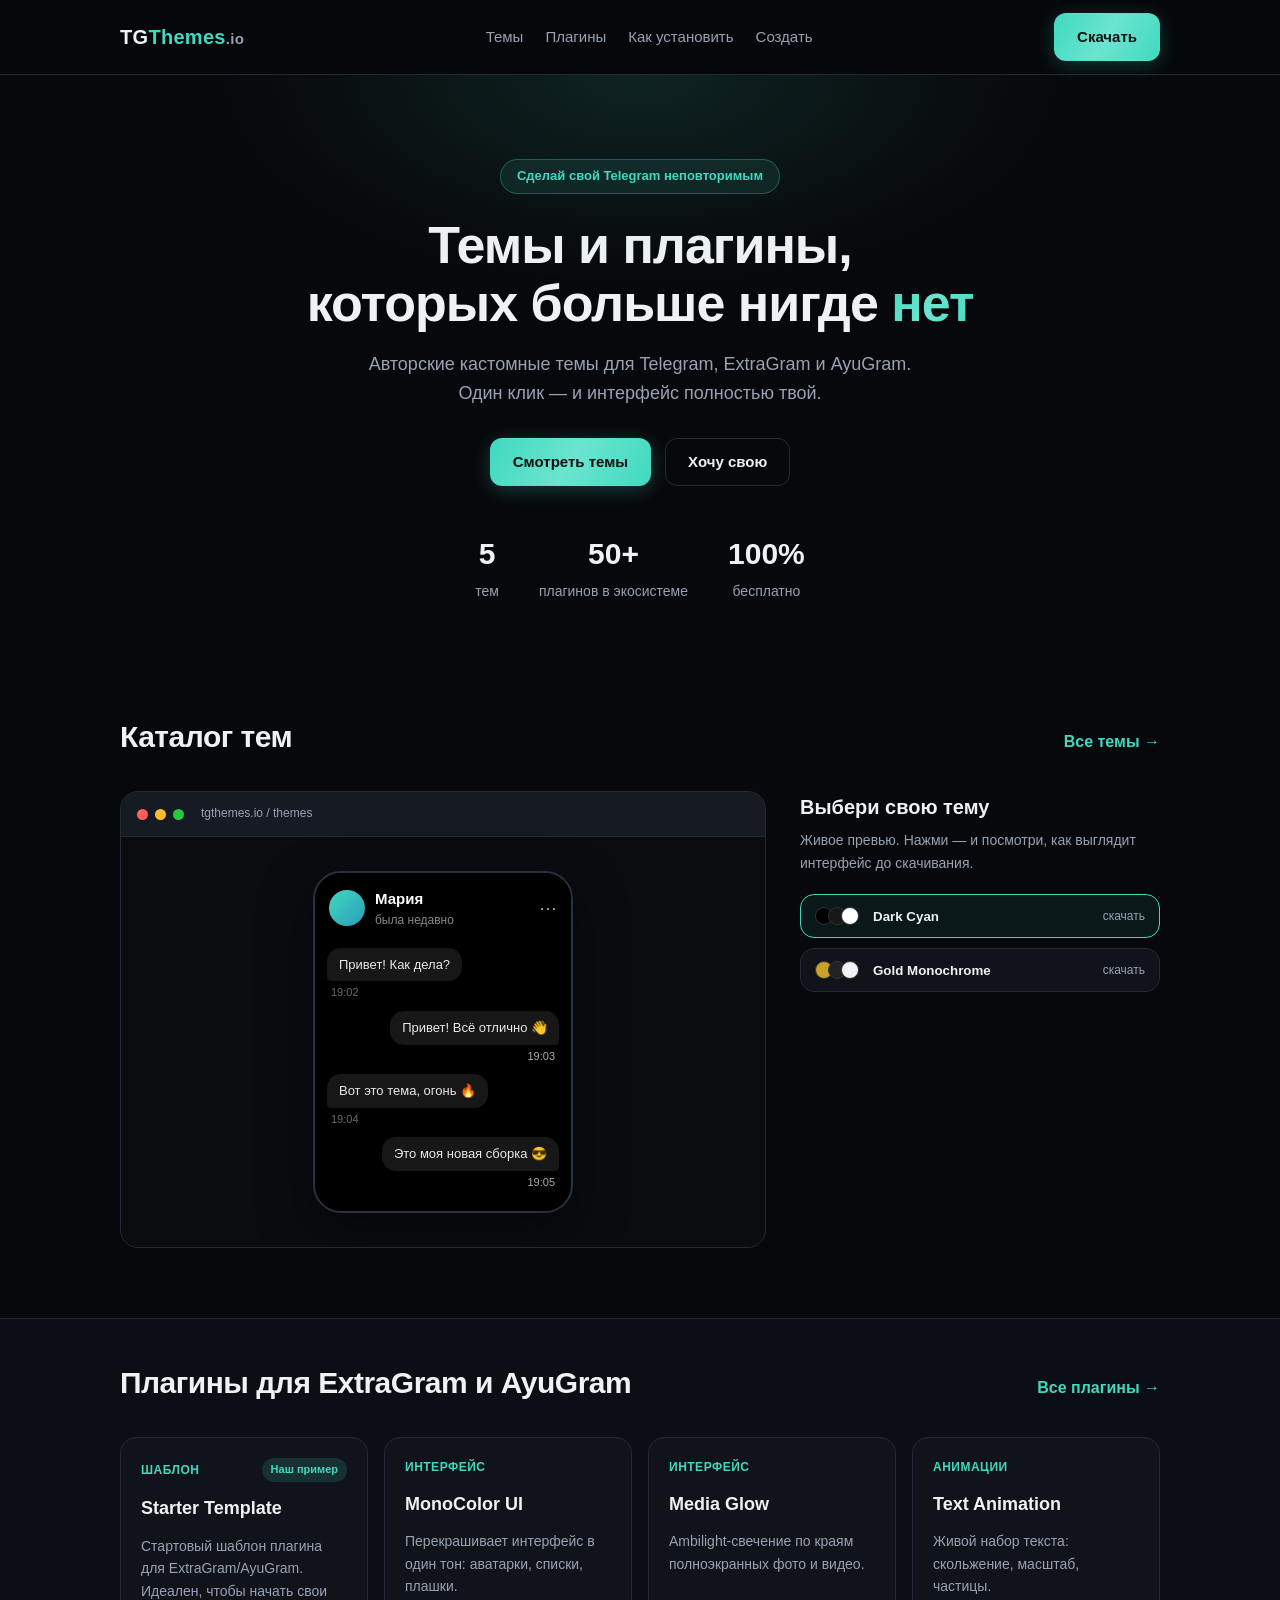
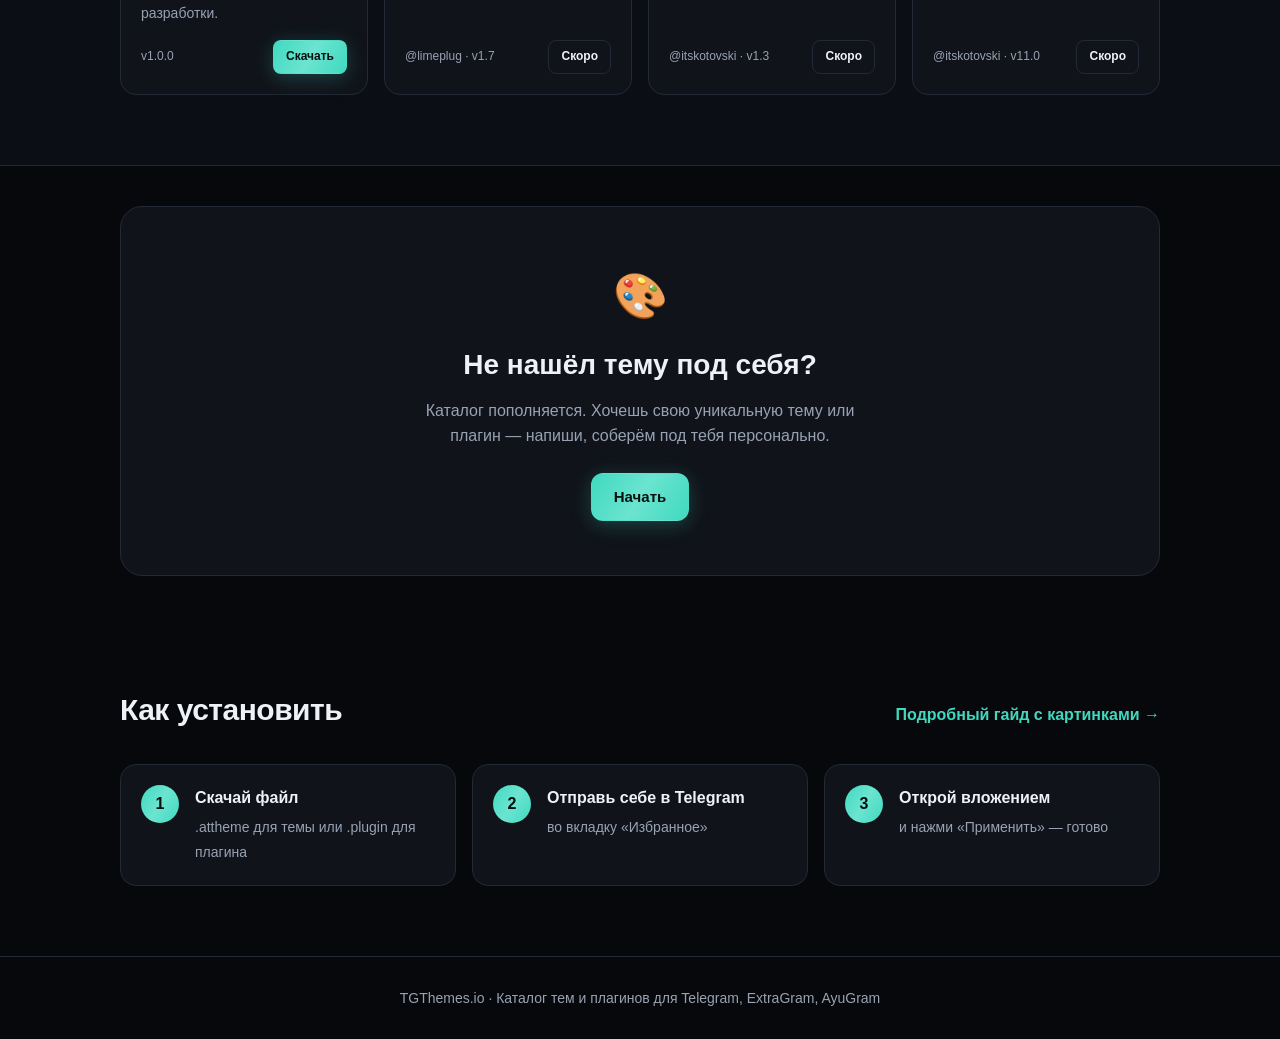
==== commit 6b0b4ad3: "Добавлена тема Gold Monochrome в каталог сайта с превью" ====
--- a/index.html
+++ b/index.html
@@ -143,7 +143,10 @@
 const THEMES = [
   { id:"cyan", name:"Dark Cyan", file:"themes/dark-cyan.attheme", img:"images/theme-preview-cyan.jpg",
     colors:["#000000","#171717","#ffffff"],
-    p:{ bg:"#000000", header:"#000000", in:"#171717", out:"#171717", text:"#e8e8e8", outText:"#e8e8e8", name:"#ffffff", status:"#888888" } }
+    p:{ bg:"#000000", header:"#000000", in:"#171717", out:"#171717", text:"#e8e8e8", outText:"#e8e8e8", name:"#ffffff", status:"#888888" } },
+  { id:"gold", name:"Gold Monochrome", file:"themes/gold-monochrome.attheme", img:"images/theme-preview-gold.jpg",
+    colors:["#C9A227","#222222","#F2F3F5"],
+    p:{ bg:"#161616", header:"#1a1a1a", in:"#222222", out:"#222222", text:"#F2F3F5", outText:"#F2F3F5", name:"#C9A227", status:"#C9A227" } }
 ];
 
 // ---------- PLUGINS ----------
